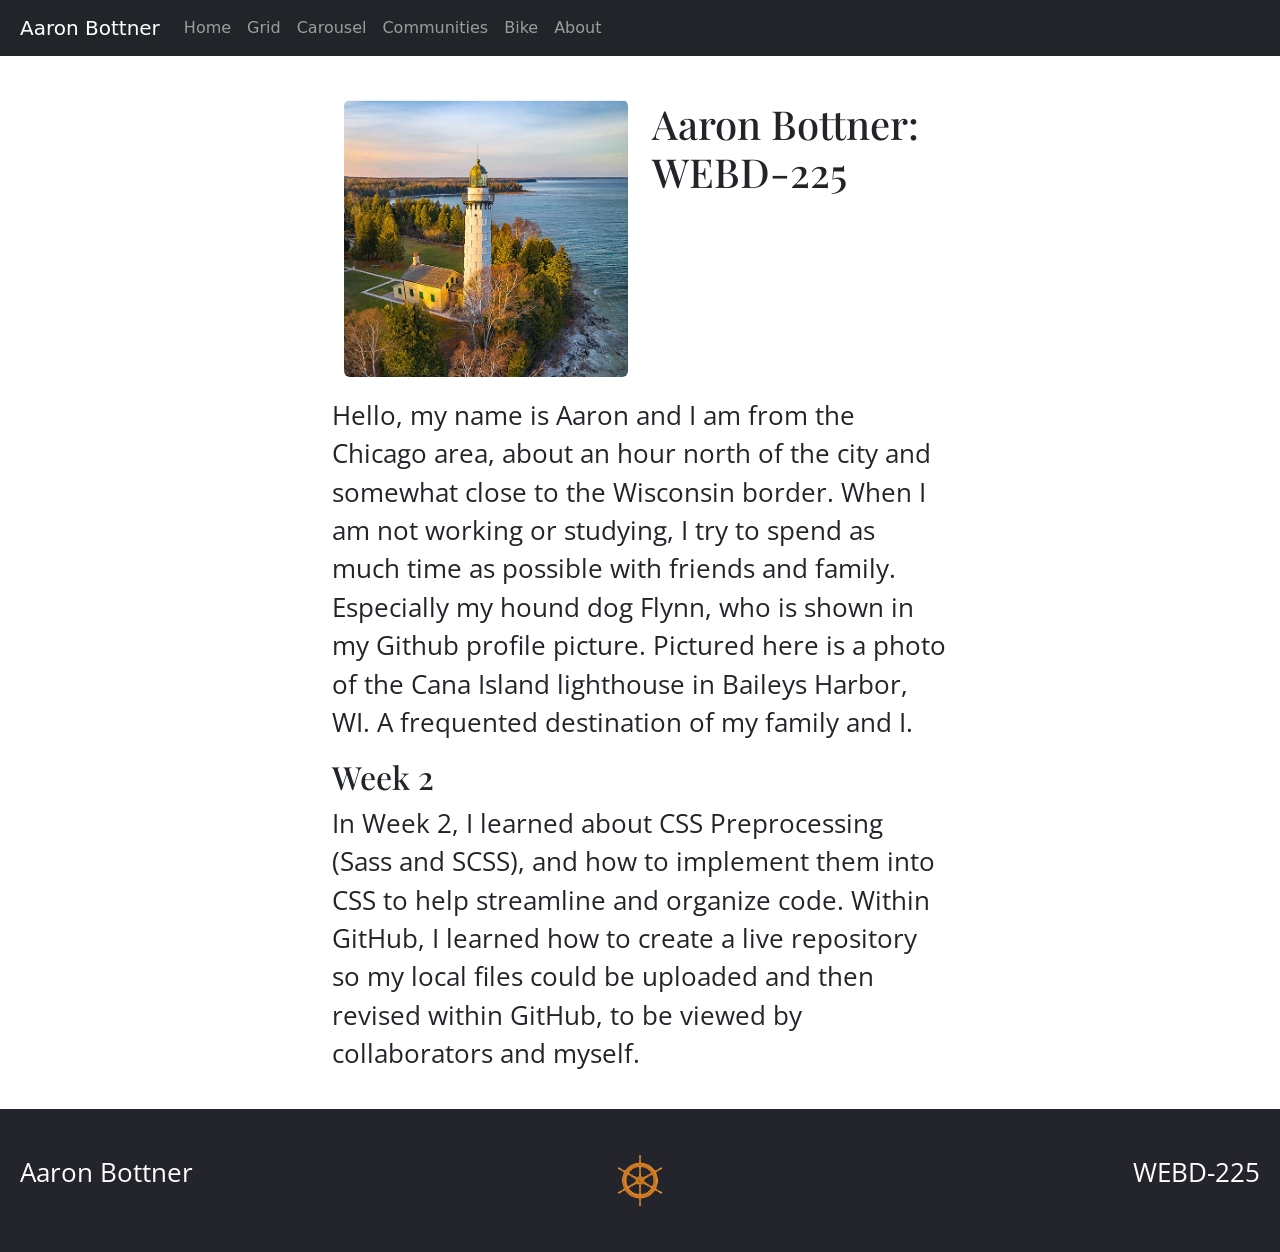
==== index.html @ f55241aa "Update index.html" ====
<!doctype html>
<html lang="en">
<head>
  <meta charset="utf-8">
  <meta name="viewport" content="width=device-width, initial-scale=1, shrink-to-fit=no">
  <meta name="description" content="">
  <meta name="author" content="">
  <title>Aaron Bottner</title>
  <link rel="icon" href="images/favicon.ico" sizes="48x48">
  <link rel="canonical" href="https://getbootstrap.com/docs/4.0/examples/starter-template/">
  <!-- Bootstrap core CSS -->
  <link href="css/styles.css" rel="stylesheet">

  <!-- Custom styles for this template -->
  <link href="https://cdn.jsdelivr.net/npm/bootstrap@5.3.2/dist/css/bootstrap.min.css" rel="stylesheet">
</head>
<body>
<nav class="navbar navbar-expand-md navbar-dark bg-dark fixed-top">
  <a class="navbar-brand" href="#">Aaron Bottner</a>
  <button class="navbar-toggler" type="button" data-toggle="collapse" data-target="#navbarsExampleDefault" aria-controls="navbarsExampleDefault" aria-expanded="false" aria-label="Toggle navigation">
    <span class="navbar-toggler-icon"></span>
  </button>
  <div class="collapse navbar-collapse" id="navbarsExampleDefault">
    <ul class="navbar-nav mr-auto">
      <li class="nav-item active">
        <a class="nav-link" href="index.html">Home</a>
      </li>
      <li class="nav-item active">
        <a class="nav-link" href="grid.html">Grid</a>
      </li>
      <li class="nav-item">
        <a class="nav-link" href="carousel.html">Carousel</a>
      </li>
      <li class="nav-item">
                <a class="nav-link" href="communities.html">Communities</a>
            </li>
      <li class="nav-item">
                <a class="nav-link" href="bike.html">Bike</a>
            </li>
      <li class="nav-item">
        <a class="nav-link" href="about.html">About</a>
      </li>
    </ul>
  </div>
</nav>

<main role="main" class="container-fluid">

  <div class="container home_2col">
    <div class="row">
      <div class="col">
        <img src="images/canaisland_lighthouse.png" class="rounded d-block dibley" alt="...">
      </div>
      <div class="col">
        <h1>Aaron Bottner: WEBD-225</h1>
      </div>
    </div>
  </div><!--end 2col-->

  <p> Hello, my name is Aaron and I am from the Chicago area, about an hour north of the city and somewhat close to the Wisconsin border. When I am not working or studying, I try to spend as much time as possible with friends and family. Especially my hound dog Flynn, who is shown in my Github profile picture. Pictured here is a photo of the Cana Island lighthouse in Baileys Harbor, WI. A frequented destination of my family and I.</p>
<article>
  <h2>Week 2</h2>
  <p>In Week 2, I learned about CSS Preprocessing (Sass and SCSS), and how to implement them into CSS to help streamline and organize code. Within GitHub, I learned how to create a live repository so my local files could be uploaded and then revised within GitHub, to be viewed by collaborators and myself.</p>
</main><!-- /.container -->

  <footer>
          <p>Aaron Bottner</p>
          <a href="index.html">
        <img src="images/shipwheel.png" alt="Wooden ship wheel">
    </a>
          <p>WEBD-225</p>
      </footer>

<!-- Bootstrap core JavaScript
================================================== -->
<!-- Placed at the end of the document so the pages load faster -->
<script src="https://code.jquery.com/jquery-3.2.1.slim.min.js" integrity="sha384-KJ3o2DKtIkvYIK3UENzmM7KCkRr/rE9/Qpg6aAZGJwFDMVNA/GpGFF93hXpG5KkN" crossorigin="anonymous"></script>
<script src="https://cdn.jsdelivr.net/npm/popper.js@1.12.9/dist/umd/popper.min.js" integrity="sha384-ApNbgh9B+Y1QKtv3Rn7W3mgPxhU9K/ScQsAP7hUibX39j7fakFPskvXusvfa0b4Q" crossorigin="anonymous"></script>
<script src="https://cdn.jsdelivr.net/npm/bootstrap@5.3.3/dist/js/bootstrap.bundle.min.js" integrity="sha384-YvpcrYf0tY3lHB60NNkmXc5s9fDVZLESaAA55NDzOxhy9GkcIdslK1eN7N6jIeHz" crossorigin="anonymous"></script>

</body>
</html>
---- css/styles.css ----
@import url('https://fonts.googleapis.com/css2?family=Open+Sans:wght@300&family=Playfair+Display&display=swap');


/*GLOBAL*/
body {
    padding-top: 5rem;
    min-height: 100vh;
    display: flex;
    flex-direction: column;
}

h1,h2,h3,h4,h5,h6 {
    font-family: 'Playfair Display', serif;
}


main {
    padding: 20px;
    flex: 1;
}

main.container-fluid {
    width: 50%;
}

p {
    font-family: 'Open Sans', sans-serif;
    font-size: 1.6rem;
}

nav {
    margin-bottom: 0;
}

.navbar-brand {
    margin-left: 20px;
}

button.navbar-toggler{
margin-right: 10px;
}

.home_2col {
    margin-bottom: 20px;
}

img.dibley {
    max-width: 100%
}

.wrapper {
  display: grid;
  grid-template-columns: repeat(3, 1fr);
  grid-template-rows: repeat(5, 50px);
  grid-gap: 5px;
  column-rule: 5px solid white;
  row-rule: 5px solid white;
  justify-content: center;
}

.box1 {
  grid-column: 1 / 4;
  grid-row: 1 / 3;
  background-color: #753bbd;
  border: 1px solid black;
}

.box2 {
  grid-column: 1;
  grid-row: 3 / 5;
  background-color: #ba0c2f;
  border: 1px solid black;
}

.box3 {
  grid-column: 2 / 4;
  grid-row: 3;
  background-color: #8a8d8f;
  border: 1px solid black;
}

.box4 {
  grid-column: 2 / 3;
  grid-row: 4;
  background-color: #ef426f;
  border: 1px solid black;
}

.box5 {
  grid-column: 3 / 4;
  grid-row: 4;
  background-color: #00b2a9;
  border: 1px solid black;
}

.box6 {
  grid-column: 1 / 4;
  grid-row: 5;
  background-color: #ff8200; 
  border: 1px solid black;
}

.comm-content {
    max-width: 900px;
    margin: 0 auto;
    padding: 20px;
    text-align: center;
}

.comm-content p {
    font-size: 14px;
}

/* Town image container */
.town-images {
    width: 100%;
    display: flex;
    justify-content: center;
    align-items: center;
    margin-top: 30px;
    padding: 0 15px;
}

/* Responsive town images */
.town-images img {
    display: block;
    width: 100%;
    max-width: 800px;
    height: auto;
    object-fit: contain;
    margin: 0 auto;
    border: 3px solid black;
    border-radius: 10px;
}

#townList .btn {
    border: 2px solid black !important;
    background-color: white !important;
    color: black !important;
    transition: 0.2s;
}

#townList .btn:hover {
    background-color: black !important;
    color: white !important;
}

#townList .btn:active {
    background-color: black !important;
    color: white !important;
    transform: scale(0.95);
}

.bike-content p {
    font-size: 16px;
}

.bike-content h1,
.bike-content p {
    max-width: 900px;
    margin: 0 auto;
    padding: 20px;
    text-align: center;
}

.move-bike {
    display: block;
    margin: 0 auto 20px;
}

#Bike {
    display: block;
    width: 100%;
    max-width: 700px;
    height: auto;
    margin: 30px auto;
    position: relative;
    left: 0;
    transition: left 0.3s ease;
}

#Bike.position-50 {
  left: 50px;
}

#Bike.position-100 {
  left: 100px;
}

#Bike.position-150 {
  left: 150px;
}

#Bike.position-200 {
  left: 200px;
}

#Bike.position-250 {
  left: 250px;
}

#Bike.position-300 {
  left: 300px;
}

@media (max-width: 600px) {

    /* page spacing */
    body {
        padding-top: 4.5rem;
    }

    main {
        padding: 10px;
    }

    /* Headings */
    h1 {
        font-size: 2rem;
        text-align: center;
    }

    h2 {
        font-size: 1.5rem;
    }

    /* Paragraphs */
    p {
        font-size: 1rem;
        line-height: 1.6;
    }

    /* Home page */
    .home_2col {
        margin-bottom: 15px;
    }

    .home_2col img {
        width: 100%;
        height: auto;
    }

    /* Communities page */
    .comm-content {
        width: 95%;
        padding: 10px;
    }

    .comm-content h1 {
        font-size: 2rem;
    }

    .comm-content p {
        font-size: 15px;
        line-height: 1.6;
    }

    #townList {
        display: grid;
        grid-template-columns: 1fr 1fr;
        gap: 10px;
    }

    #townList .btn {
        width: 100%;
        padding: 10px 5px;
    }

    /* Bike page */
    .bike-content {
        width: 95%;
        padding: 10px;
    }

    .bike-content h1 {
        font-size: 2rem;
    }

    .bike-content p {
        font-size: 15px;
        line-height: 1.6;
    }

    .move-bike {
        width: 100%;
        max-width: 250px;
        margin: 0 auto 20px;
    }

    #Bike {
        width: 100%;
        max-width: 100%;
        height: auto;
    }

    /* Bike movement on smaller screens */
    #Bike.position-50 {
        left: 25px;
    }

    #Bike.position-100 {
        left: 50px;
    }

    #Bike.position-150 {
        left: 75px;
    }

    #Bike.position-200 {
        left: 100px;
    }

    #Bike.position-250 {
        left: 125px;
    }

    #Bike.position-300 {
        left: 150px;
    }

    /* Footer */
    footer {
        grid-template-columns: 1fr;
        gap: 5px;
        text-align: center;
        padding: 10px;
    }

    footer p:first-child,
    footer p:last-child {
        text-align: center;
    }

    footer img {
        width: 100px;
        margin: 0 auto;
    }

    footer p {
        font-size: 14px;
        margin: 0;
    }
}

footer {
    display: grid;
    grid-template-columns: 1fr auto 1fr;
    align-items: center;
    padding: 0 20px;
    background-color: #24242d;
}

footer p:first-child {
    text-align: left;
}

footer p:last-child {
    text-align: right;
}

footer img {
    width: 200px;
    max-width: 100%;
    height: auto;
}

footer p {
    color: #FFFFFF;
}
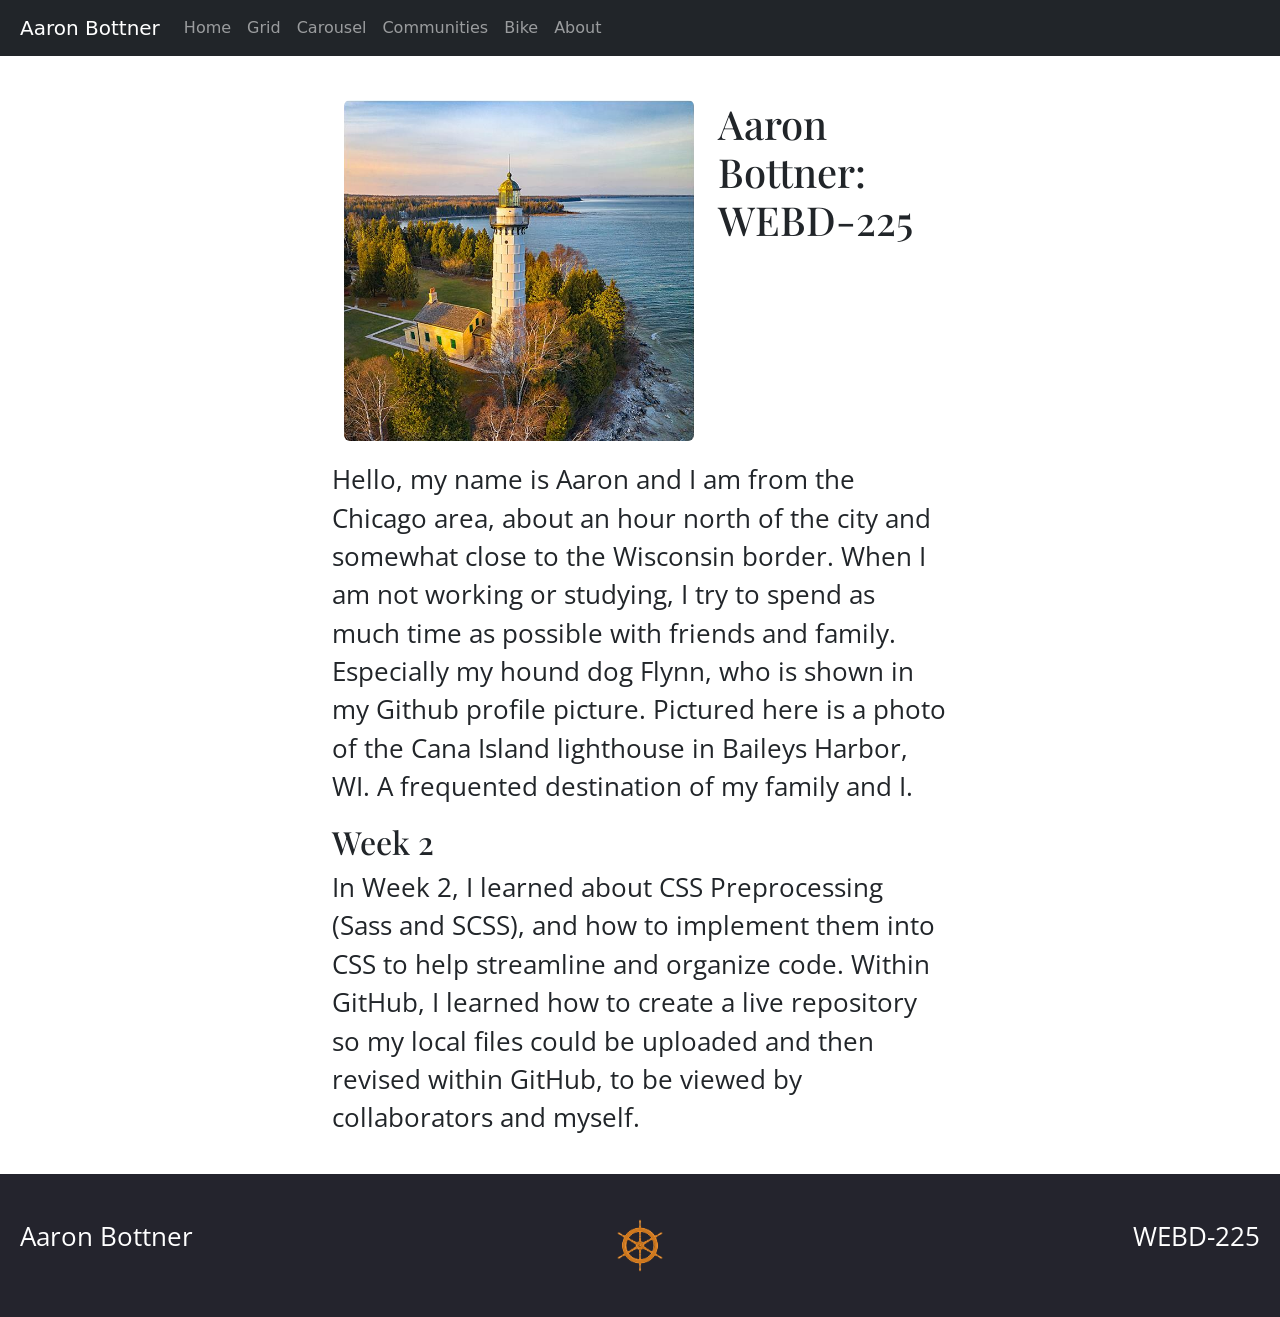
==== commit 3e8a1c18: "Update page title to 'Home: Aaron Bottner'" ====
--- a/index.html
+++ b/index.html
@@ -5,8 +5,8 @@
   <meta name="viewport" content="width=device-width, initial-scale=1, shrink-to-fit=no">
   <meta name="description" content="">
   <meta name="author" content="">
-  <title>Aaron Bottner</title>
-  <link rel="icon" href="images/favicon.ico" sizes="48x48">
+  <title>Home: Aaron Bottner</title>
+  <link rel="icon" href="images/favicon-64x64.png" sizes="any">
   <link rel="canonical" href="https://getbootstrap.com/docs/4.0/examples/starter-template/">
   <!-- Bootstrap core CSS -->
   <link href="css/styles.css" rel="stylesheet">
--- a/css/styles.css
+++ b/css/styles.css
@@ -45,7 +45,7 @@
 }
 
 img.dibley {
-    max-width: 100%
+    width: 350px;
 }
 
 .wrapper {
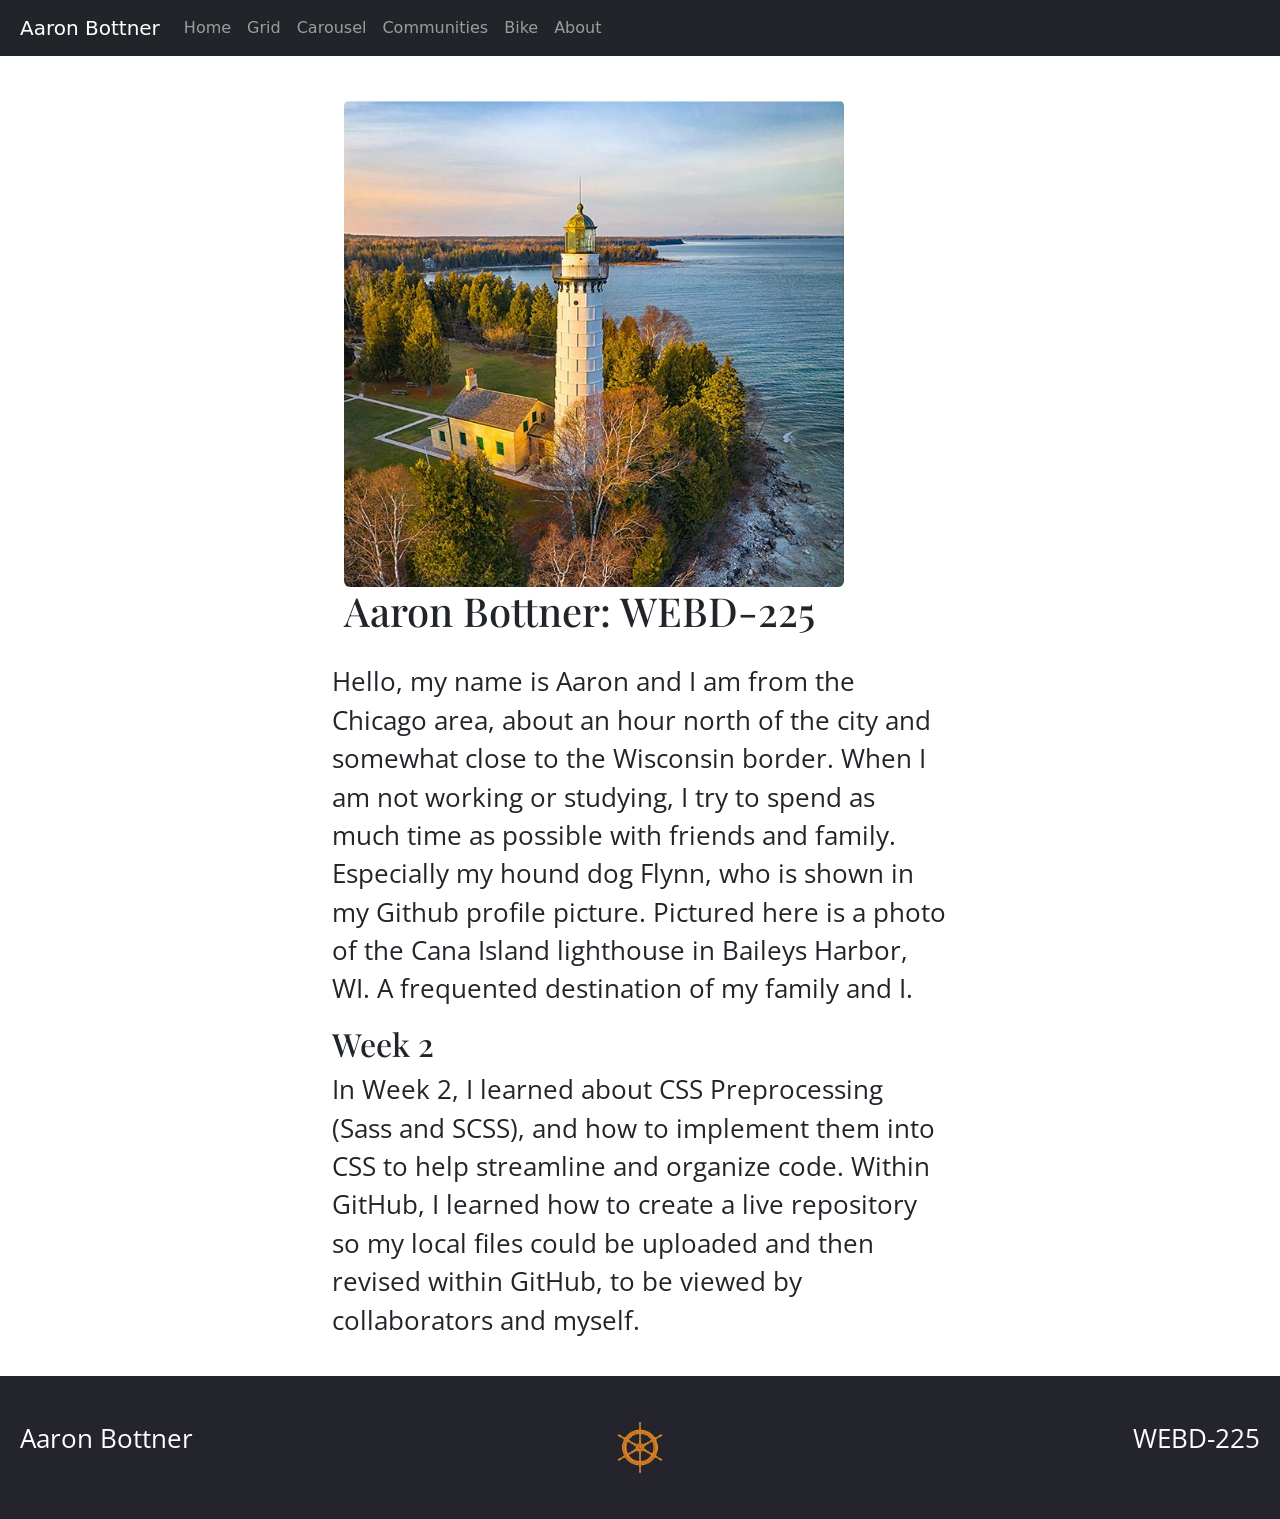
==== commit 2f93ed1f: "Update alt attribute for lighthouse image" ====
--- a/index.html
+++ b/index.html
@@ -49,7 +49,7 @@
   <div class="container home_2col">
     <div class="row">
       <div class="col">
-        <img src="images/canaisland_lighthouse.png" class="rounded d-block dibley" alt="...">
+        <img src="images/canaisland_lighthouse.png" class="rounded d-block dibley" alt="Cana Island lighthouse with Lake Michigan in background">
       </div>
       <div class="col">
         <h1>Aaron Bottner: WEBD-225</h1>
--- a/css/styles.css
+++ b/css/styles.css
@@ -45,7 +45,15 @@
 }
 
 img.dibley {
-    width: 350px;
+    width: 500px;
+    height: auto;
+}
+
+@media (max-width: 600px) {
+    img.dibley {
+        width: 250px;
+        height: auto;
+    }
 }
 
 .wrapper {
@@ -99,7 +107,7 @@
   background-color: #ff8200; 
   border: 1px solid black;
 }
-
+/* container for community text and images */
 .comm-content {
     max-width: 900px;
     margin: 0 auto;
@@ -132,7 +140,7 @@
     border: 3px solid black;
     border-radius: 10px;
 }
-
+/* button selection transition, hover, and active selection color */
 #townList .btn {
     border: 2px solid black !important;
     background-color: white !important;
@@ -178,7 +186,7 @@
     left: 0;
     transition: left 0.3s ease;
 }
-
+/* bike moving in 50px increments up to 300px */
 #Bike.position-50 {
   left: 50px;
 }
@@ -202,7 +210,7 @@
 #Bike.position-300 {
   left: 300px;
 }
-
+/* mobile friendly adjustments */
 @media (max-width: 600px) {
 
     /* page spacing */
@@ -230,16 +238,6 @@
         line-height: 1.6;
     }
 
-    /* Home page */
-    .home_2col {
-        margin-bottom: 15px;
-    }
-
-    .home_2col img {
-        width: 100%;
-        height: auto;
-    }
-
     /* Communities page */
     .comm-content {
         width: 95%;
@@ -293,7 +291,7 @@
         height: auto;
     }
 
-    /* Bike movement on smaller screens */
+    /* Bike movement on smaller screens, 25px increments instead of 50px */
     #Bike.position-50 {
         left: 25px;
     }
@@ -318,7 +316,7 @@
         left: 150px;
     }
 
-    /* Footer */
+   /* Footer for mobile - centering and placing text, image, text */
     footer {
         grid-template-columns: 1fr;
         gap: 5px;
@@ -342,6 +340,7 @@
     }
 }
 
+/* footer for desktop - aligning text left and right, adjusting image size */
 footer {
     display: grid;
     grid-template-columns: 1fr auto 1fr;
